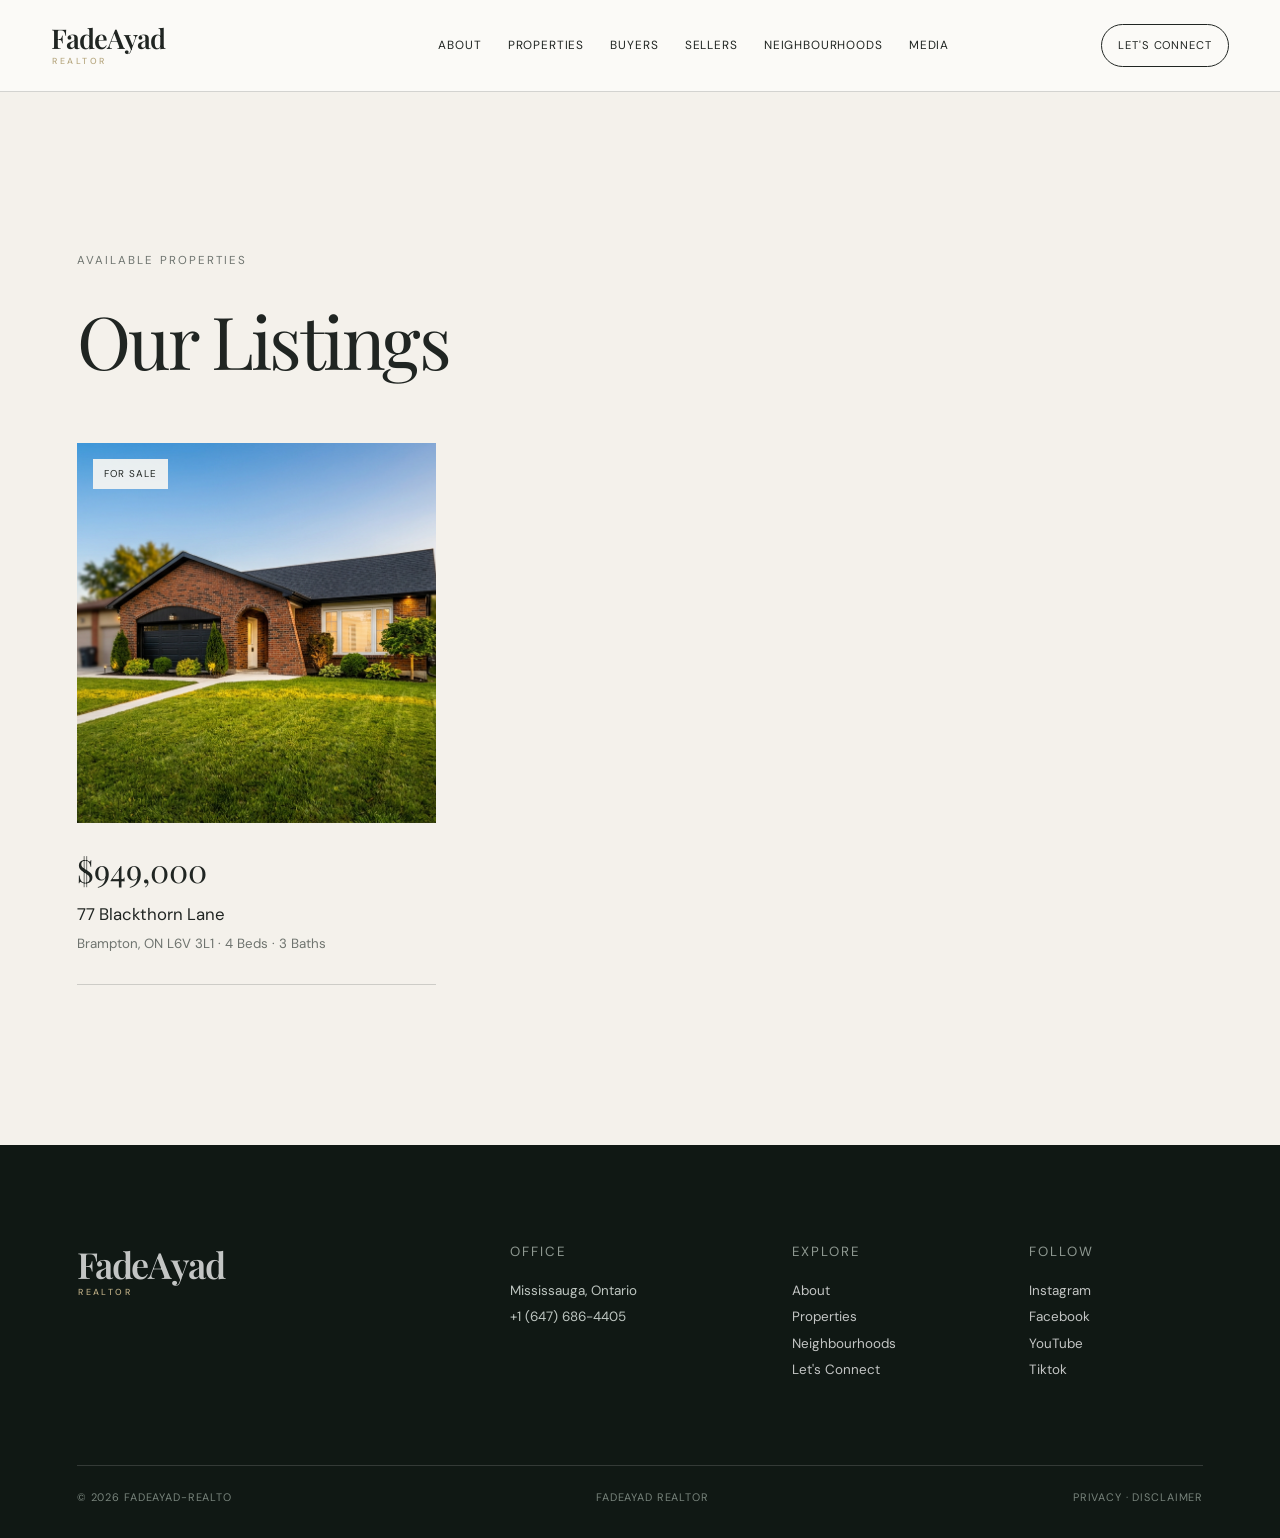
==== listings.html @ 573fdbbc "Add property listings page and details for 77 Blackthorn Lane - Created listings.html to display ava" ====
<!doctype html>
<html lang="en">
  <head>
    <meta charset="UTF-8" />
    <meta name="viewport" content="width=device-width, initial-scale=1.0" />
    <meta
      name="description"
      content="Browse available FadeAyad Realtor property listings across the GTA and surrounding areas."
    />
    <title>Our Listings — FadeAyad Realtor</title>
    <link rel="preconnect" href="https://fonts.googleapis.com" />
    <link rel="preconnect" href="https://fonts.gstatic.com" crossorigin />
    <link
      href="https://fonts.googleapis.com/css2?family=DM+Sans:wght@300;400;500;600&family=Playfair+Display:wght@400;500;600&display=swap"
      rel="stylesheet"
    />
    <link rel="stylesheet" href="styles.css" />
  </head>
  <body class="listings-page">
    <header class="site-header" id="siteHeader">
      <a
        class="brand fade-brand"
        href="index.html#top"
        aria-label="FadeAyad-Realtor home"
      >
        <span class="fade-wordmark">
          <strong>FadeAyad</strong>
          <span class="realtor-text">REALTOR</span>
        </span>
      </a>

      <nav class="desktop-nav" aria-label="Primary navigation">
        <a href="index.html#about">About</a>
        <a href="listings.html" aria-current="page">Properties</a>

        <a href="index.html#buy">Buyers</a>
        <a href="index.html#sell">Sellers</a>
        <a href="index.html#neighbourhoods">Neighbourhoods</a>
        <a href="index.html#journal">Media</a>
      </nav>

      <div class="header-actions">
        <a class="connect-pill" href="index.html#contact">Let's Connect</a>
        <button
          class="menu-btn"
          id="menuBtn"
          aria-label="Open menu"
          aria-expanded="false"
        >
          <span></span><span></span>
        </button>
      </div>
    </header>

    <aside class="mobile-menu" id="mobileMenu" aria-hidden="true">
      <button class="menu-close" id="menuClose" aria-label="Close menu">
        ×
      </button>
      <nav>
        <a href="index.html#about">About</a>
        <a href="listings.html" aria-current="page">Properties</a>

        <a href="index.html#buy">Buyers</a>
        <a href="index.html#sell">Sellers</a>
        <a href="index.html#neighbourhoods">Neighbourhoods</a>
        <a href="index.html#journal">Media</a>
        <a href="index.html#contact">Let's Connect</a>
      </nav>
    </aside>

    <main class="listings-page-main" id="top">
      <section
        class="all-listings-section section-pad"
        aria-labelledby="listingsTitle"
      >
        <div class="listings-page-heading">
          <div class="eyebrow">AVAILABLE PROPERTIES</div>
          <h1 class="display reveal" id="listingsTitle">Our Listings</h1>
        </div>

        <div
          class="all-listings-grid"
          id="allListingsGrid"
          aria-label="Available property listings"
        ></div>
      </section>
    </main>

    <footer class="footer">
      <div class="footer-main">
        <div class="footer-brand">
          <a
            class="fade-wordmark footer-wordmark"
            href="index.html#top"
            aria-label="FadeAyad-Realtor home"
          >
            <strong>FadeAyad</strong>
            <span class="realtor-text">REALTOR</span>
          </a>
        </div>
        <div>
          <small>OFFICE</small>
          <p>Mississauga, Ontario</p>
          <p>+1 (647) 686-4405</p>
        </div>
        <div>
          <small>EXPLORE</small><a href="index.html#about">About</a
          ><a href="listings.html">Properties</a
          ><a href="index.html#neighbourhoods">Neighbourhoods</a
          ><a href="index.html#contact">Let's Connect</a>
        </div>
        <div>
          <small>FOLLOW</small
          ><a href="https://www.instagram.com/fadeayadrealtor" target="_blank"
            >Instagram </a
          ><a href="https://www.facebook.com/michael.samy.9659/" target="_blank"
            >Facebook</a
          ><a href="https://www.youtube.com/@FadeAyad" target="_blank"
            >YouTube</a
          ><a href="https://vt.tiktok.com/ZS4eawYQ7/" target="_blank">Tiktok</a>
        </div>
      </div>
      <div class="footer-bottom">
        <span>© 2026 FadeAyad-Realto</span><span>FADEAYAD REALTOR</span
        ><span>Privacy · Disclaimer</span>
      </div>
    </footer>

    <script src="script.js"></script>
    <script src="listings.js"></script>
  </body>
</html>
---- styles.css ----
:root {
  --cream: #f4f1eb;
  --paper: #fbfaf7;
  --ink: #202522;
  --muted: #6f746f;
  --forest: #27382f;
  --forest2: #16231d;
  --line: rgba(32, 37, 34, 0.18);
  --gold: #b8a982;
  --white: #fff;
  --serif: "Playfair Display", Georgia, serif;
  --sans: "DM Sans", Arial, sans-serif;
}
* {
  box-sizing: border-box;
}
html {
  scroll-behavior: smooth;
}
body {
  margin: 0;
  background: var(--paper);
  color: var(--ink);
  font-family: var(--sans);
  font-size: 16px;
  line-height: 1.6;
}
a {
  color: inherit;
  text-decoration: none;
}
button {
  font: inherit;
}
img {
  display: block;
  width: 100%;
  height: 100%;
  object-fit: cover;
}
.section-pad {
  padding: 10rem 6vw;
}
.display {
  font-family: var(--serif);
  font-weight: 400;
  line-height: 1.05;
  letter-spacing: -0.035em;
  margin: 0;
  font-size: clamp(2.8rem, 5.7vw, 6rem);
}
.eyebrow {
  font-size: 0.72rem;
  letter-spacing: 0.18em;
  text-transform: uppercase;
  color: #6e746f;
  margin-bottom: 2rem;
}
.eyebrow.light {
  color: rgba(255, 255, 255, 0.72);
}
.row-between {
  display: flex;
  justify-content: space-between;
  align-items: flex-end;
  gap: 2rem;
}
.underline-link {
  display: inline-block;
  padding-bottom: 0.35rem;
  font-size: 0.86rem;
  text-transform: uppercase;
  letter-spacing: 0.08em;

  position: relative;
  transition: opacity 0.3s ease;
}
.underline-link::after {
  content: "";
  position: absolute;
  left: 0;
  bottom: -1px;
  width: 100%;
  height: 1px;
  background: currentColor;
  transform: scaleX(1);
  transform-origin: left;
  transition: transform 0.35s ease;
}

.underline-link:hover {
  opacity: 0.65;
}

.underline-link:hover::after {
  transform: scaleX(0.4);
}

.outline-button {
  margin-top: 2rem;
  display: inline-flex;
  gap: 1rem;
  align-items: center;
  border: 1px solid var(--ink);
  padding: 0.95rem 1.3rem;
  text-transform: uppercase;
  font-size: 0.78rem;
  letter-spacing: 0.08em;
}
.outline-button:hover {
  background: var(--ink);
  color: var(--white);
}
.site-header {
  position: fixed;
  z-index: 50;
  top: 0;
  left: 0;
  width: 100%;
  height: 92px;
  display: flex;
  align-items: center;
  justify-content: space-between;
  padding: 0 4vw;
  color: #fff;
  transition: 0.35s ease;
  border-bottom: 1px solid rgba(255, 255, 255, 0.22);
}
.site-header.scrolled {
  height: 78px;
  background: rgba(251, 250, 247, 0.96);
  backdrop-filter: blur(12px);
  color: var(--ink);
  border-color: var(--line);
}
.brand {
  display: flex;
  align-items: center;
  min-width: 235px;
}
.fade-wordmark {
  display: inline-flex;
  flex-direction: column;
  align-items: flex-start;
  white-space: nowrap;
  line-height: 1;
}

.fade-wordmark strong {
  font-family: var(--serif);
  font-size: 1.7rem;
  font-weight: 600;
  letter-spacing: -0.04em;
}

.fade-wordmark .realtor-text {
  font-family: var(--sans);
  font-size: 0.55rem;
  font-weight: 500;
  letter-spacing: 0.28em;
  text-transform: uppercase;
  color: var(--gold);
  margin-top: 0.28rem;
  margin-left: 0.08rem;
}
.desktop-nav {
  display: flex;
  gap: 1.65rem;
  font-size: 0.74rem;
  text-transform: uppercase;
  letter-spacing: 0.07em;
}
.desktop-nav a {
  position: relative;
}
.desktop-nav a:after {
  content: "";
  position: absolute;
  bottom: -7px;
  left: 0;
  width: 0;
  height: 1px;
  background: currentColor;
  transition: 0.25s;
}
.desktop-nav a:hover:after {
  width: 100%;
}
.header-actions {
  display: flex;
  align-items: center;
  gap: 0.8rem;
}
.search-btn,
.menu-btn {
  background: none;
  border: 0;
  color: inherit;
  cursor: pointer;
}
.search-btn {
  font-size: 1.6rem;
}
.connect-pill {
  --pill-fill: #fff;

  border: 1px solid currentColor;
  border-radius: 999px;
  padding: 0.7rem 1rem;

  font-size: 0.7rem;
  text-transform: uppercase;
  letter-spacing: 0.08em;

  background: linear-gradient(90deg, var(--pill-fill), var(--pill-fill)) left /
    0% 100% no-repeat;

  transition:
    background-size 0.35s ease,
    color 0.35s ease,
    border-color 0.35s ease;
}

.connect-pill:hover {
  background-size: 100% 100%;
  color: var(--ink);
  border-color: var(--pill-fill);
}

.site-header.scrolled .connect-pill {
  --pill-fill: var(--forest);
}

.site-header.scrolled .connect-pill:hover {
  color: #fff;
}

.menu-btn {
  display: none;
  width: 38px;
  height: 32px;
  position: relative;
}
.menu-btn span {
  position: absolute;
  width: 24px;
  height: 1px;
  background: currentColor;
  left: 7px;
}
.menu-btn span:first-child {
  top: 11px;
}
.menu-btn span:last-child {
  top: 20px;
}
.mobile-menu {
  position: fixed;
  z-index: 80;
  inset: 0;
  background: var(--forest2);
  color: #fff;
  transform: translateX(100%);
  transition: 0.4s cubic-bezier(0.77, 0, 0.18, 1);
  padding: 8rem 8vw;
}
.mobile-menu.open {
  transform: none;
}
.mobile-menu nav {
  display: flex;
  flex-direction: column;
}
.mobile-menu a {
  font-family: var(--serif);
  font-size: clamp(2rem, 7vw, 4rem);
  padding: 0.2rem 0;
}
.menu-close {
  position: absolute;
  right: 5vw;
  top: 2rem;
  background: none;
  border: 0;
  color: #fff;
  font-size: 2.4rem;
  cursor: pointer;
}
.hero {
  position: relative;
  height: 100vh;
  min-height: 720px;
  color: #fff;
  overflow: hidden;
  background: #111;
}
.hero-slide {
  position: absolute;
  inset: 0;
  background-image: var(--bg);
  background-size: cover;
  background-position: center;
  opacity: 0;
  transform: scale(1.04);
  transition:
    opacity 1s ease,
    transform 6s linear;
}
.hero-slide.active {
  opacity: 1;
  transform: scale(1);
}
.hero-overlay {
  position: absolute;
  inset: 0;
  background:
    linear-gradient(
      90deg,
      rgba(11, 20, 16, 0.7) 0%,
      rgba(11, 20, 16, 0.3) 48%,
      rgba(11, 20, 16, 0.05) 80%
    ),
    linear-gradient(0deg, rgba(8, 13, 10, 0.62) 0%, transparent 35%);
}
.hero-content {
  position: absolute;
  z-index: 2;
  left: 6vw;
  bottom: 13vh;
  max-width: 840px;
}
.hero-locations {
  display: flex;
  flex-wrap: wrap;
  gap: 0.8rem;
  font-size: 0.72rem;
  letter-spacing: 0.15em;
  text-transform: uppercase;
  margin-bottom: 1.8rem;
}
.hero-content h1 {
  font-family: var(--serif);
  font-weight: 400;
  line-height: 0.98;
  letter-spacing: -0.035em;
  font-size: clamp(3.7rem, 7vw, 7.4rem);
  margin: 0 0 1.5rem;
}
.hero-content p {
  max-width: 620px;
  font-size: 1rem;
  color: rgba(255, 255, 255, 0.86);
}
.hero-links {
  display: flex;
  gap: 2.4rem;
  margin-top: 2.2rem;
}
.text-link {
  position: relative;
  display: inline-block;
  font-size: 0.8rem;
  text-transform: uppercase;
  letter-spacing: 0.08em;
  color: rgba(255, 255, 255, 0.85);
  padding-bottom: 0.35rem;
}
.hero-property {
  position: absolute;
  z-index: 2;
  right: 6vw;
  bottom: 5.5vh;
  text-align: right;
  font-size: 0.78rem;
  letter-spacing: 0.07em;
  text-transform: uppercase;
}
.hero-property span {
  display: block;
  color: rgba(255, 255, 255, 0.7);
  font-size: 0.65rem;
}
.hero-pagination {
  position: absolute;
  z-index: 2;
  left: 6vw;
  bottom: 5.5vh;
  display: flex;
  gap: 0.75rem;
}
.hero-dot {
  background: none;
  color: #fff;
  border: 0;
  border-bottom: 1px solid rgba(255, 255, 255, 0.35);
  padding: 0.35rem 1rem 0.35rem 0;
  cursor: pointer;
  font-size: 0.7rem;
}
.hero-dot.active {
  border-color: #fff;
}
.intro-section {
  background: var(--cream);
}
.intro-grid {
  display: grid;
  grid-template-columns: 1.25fr 0.75fr;
  gap: 10vw;
  align-items: end;
}
.intro-copy {
  max-width: 520px;
}
.intro-copy p {
  font-size: 1.06rem;
  color: #555f59;
  margin: 0 0 2rem;
}
.listings {
  display: grid;
  grid-template-columns: minmax(0, min(43vw, 620px)) minmax(280px, 420px);
  column-gap: clamp(3rem, 8vw, 10rem);
  align-items: start;
  justify-content: space-between;
  overflow: hidden;
}
.listings .section-heading {
  grid-column: 1 / -1;
}
.all-listings-button {
  grid-column: 1;
  grid-row: 3;
  margin-top: 3rem;
  padding-left: 0;
}
.all-listings-button .outline-button {
  margin-top: 0;
}
.section-heading {
  margin-bottom: 3.5rem;
}
.slider-actions {
  display: flex;
  gap: 0.7rem;
}
.slider-actions button,
.testimonial-controls button {
  width: 44px;
  height: 44px;
  border: 1px solid var(--line);
  background: transparent;
  cursor: pointer;
}
.listing-track {
  grid-column: 1;
  grid-row: 2;
  align-items: flex-start;
  display: block;
  overflow-x: hidden;
  padding-bottom: 0;
}
.property-card {
  display: inline-block;
}
.listing-track::-webkit-scrollbar {
  display: none;
}
.property-card {
  width: min(43vw, 620px);
  min-width: min(43vw, 620px);
  scroll-snap-align: start;
}
.listings .property-card {
  width: 100%;
  min-width: 0;
}
.property-image {
  height: 380px;
  position: relative;
  overflow: hidden;
}
.property-image img {
  transition: 0.6s;
}
.featured-property-copy {
  grid-column: 2;
  grid-row: 2;
  max-width: 420px;
  margin: 3.5rem 0 0;
  padding: 0;
  position: relative;
  z-index: 2;
}

.featured-property-copy h3 {
  font-family: "Playfair Display", serif;
  font-size: 2.4rem;
  font-weight: 400;
  margin: 1.5rem 0;
}

.featured-property-copy p {
  font-size: 1rem;
  line-height: 1.7;
  color: #555;
  margin-bottom: 1.5rem;
}

.featured-property-copy span {
  display: block;
  font-size: 0.9rem;
  letter-spacing: 0.08em;
  text-transform: uppercase;
  margin-bottom: 2rem;
}
.property-card:hover img {
  transform: scale(1.035);
}
.tag {
  position: absolute;
  top: 1rem;
  left: 1rem;
  background: rgba(250, 248, 243, 0.9);
  padding: 0.45rem 0.7rem;
  text-transform: uppercase;
  font-size: 0.62rem;
  letter-spacing: 0.1em;
}
.property-meta {
  padding: 1.3rem 0 1.8rem;
  border-bottom: 1px solid var(--line);
}
.property-meta h3 {
  font-family: var(--serif);
  font-size: 2rem;
  font-weight: 400;
  margin: 0;
}
.property-meta p {
  font-size: 1.05rem;
  margin: 0.4rem 0 0.1rem;
}
.property-meta small {
  color: var(--muted);
}
.listings-page,
.property-page {
  background: var(--cream);
}
.listings-page .site-header {
  background: rgba(251, 250, 247, 0.96);
  backdrop-filter: blur(12px);
  color: var(--ink);
  border-color: var(--line);
}
.listings-page .site-header .connect-pill {
  --pill-fill: var(--forest);
}
.listings-page .site-header .connect-pill:hover {
  color: #fff;
}
.listings-page-main {
  padding-top: 92px;
}
.all-listings-section {
  min-height: calc(100vh - 92px);
  background: var(--cream);
}
.listings-page-heading {
  margin-bottom: 4rem;
}
.all-listings-grid {
  display: grid;
  grid-template-columns: repeat(3, minmax(0, 1fr));
  column-gap: 1.5rem;
  row-gap: 3.5rem;
}
.all-listings-grid .property-card {
  display: block;
  width: 100%;
  min-width: 0;
}
.property-card-link {
  display: block;
}
.property-card-link:focus-visible {
  outline: 2px solid var(--forest);
  outline-offset: 5px;
}
.property-hero-content {
  right: 6vw;
  max-width: none;
}
.property-hero-title-row {
  display: grid;
  grid-template-columns: minmax(0, 720px) minmax(220px, 1fr);
  gap: clamp(3rem, 8vw, 10rem);
  align-items: center;
  margin-bottom: 1.5rem;
}
.property-hero-content h1 {
  margin-bottom: 0;
  font-size: clamp(3.7rem, 6.2vw, 6.8rem);
}
.property-hero-content > p {
  max-width: 600px;
  line-height: 1.7;
}
.property-hero-summary {
  position: static;
  justify-self: end;
  color: #fff;
  text-align: right;
}
.property-hero-summary.reveal {
  transform: translateY(28px);
}
.property-hero-summary.reveal.visible {
  transform: none;
}
.property-hero-summary .property-hero-price {
  margin: 0 0 1rem;
  font-family: var(--serif);
  font-size: clamp(2.8rem, 4.2vw, 4.8rem);
  font-weight: 400;
  line-height: 1;
}
.property-hero-summary .property-hero-facts {
  margin: 0;
  font-size: 0.75rem;
  letter-spacing: 0.13em;
  text-transform: uppercase;
}
.property-hero-summary .property-hero-facts span {
  display: inline-block;
  margin: 0 0.65rem;
  color: rgba(255, 255, 255, 0.55);
}
.property-gallery-section {
  background: var(--paper);
}
.property-gallery-heading {
  margin-bottom: 4rem;
}
.property-gallery-heading .display {
  font-size: clamp(3rem, 5vw, 5.2rem);
}
.property-gallery-grid {
  display: grid;
  grid-template-columns: repeat(3, minmax(0, 1fr));
  gap: 1.5rem;
}
.property-gallery-item {
  aspect-ratio: 3 / 2;
  margin: 0;
  overflow: hidden;
  background: var(--cream);
}
.property-gallery-item img {
  transition: transform 0.55s ease;
}
.property-gallery-item:hover img {
  transform: scale(1.025);
}
.press-strip {
  padding: 4.8rem 0;
  background: var(--forest2);
  border-top: 1px solid rgba(255, 255, 255, 0.1);
  border-bottom: 1px solid rgba(255, 255, 255, 0.1);
  overflow: hidden;
  color: #fff;
}
.press-strip > p {
  text-align: center;
  text-transform: uppercase;
  letter-spacing: 0.2em;
  font-size: 0.68rem;
  margin: 0 0 2.5rem;
  color: rgba(255, 255, 255, 0.62);
}
.logo-marquee {
  position: relative;
  overflow: hidden;
  -webkit-mask-image: linear-gradient(
    90deg,
    transparent 0,
    #000 8%,
    #000 92%,
    transparent 100%
  );
  mask-image: linear-gradient(
    90deg,
    transparent 0,
    #000 8%,
    #000 92%,
    transparent 100%
  );
}
.logo-row {
  display: flex;
  align-items: center;
  gap: 2.25rem;
  width: max-content;
  padding-right: 2.25rem;
  animation: marquee 30s linear infinite;
  will-change: transform;
}
.marquee-item {
  font-family: var(--serif);
  font-size: clamp(2.3rem, 4.4vw, 4.9rem);
  font-weight: 400;
  line-height: 1;
  color: #f3efe7;
  white-space: nowrap;
  letter-spacing: -0.035em;
}
.marquee-divider {
  font-family: var(--sans);
  font-size: 0.72rem;
  color: var(--gold);
  white-space: nowrap;
}
.logo-marquee:hover .logo-row {
  animation-play-state: paused;
}
@keyframes marquee {
  to {
    transform: translateX(-50%);
  }
}
.neighbourhoods {
  background: #fff;
}
.neighbourhood-grid {
  display: grid;
  grid-template-columns: 1.2fr 1fr 1fr;
  grid-template-rows: 320px 320px;
  gap: 1.2rem;
  margin-top: 3rem;
}
.hood-card {
  position: relative;
  overflow: hidden;
}
.hood-card.tall {
  grid-row: 1/3;
}
.hood-card.wide {
  grid-column: 2/4;
}
.hood-card:after {
  content: "";
  position: absolute;
  inset: 0;
  background: linear-gradient(0deg, rgba(0, 0, 0, 0.45), transparent 50%);
}
.hood-card img {
  transition: 0.7s;
}
.hood-card:hover img {
  transform: scale(1.04);
}
.hood-card span {
  position: absolute;
  z-index: 2;
  left: 1.4rem;
  bottom: 1.1rem;
  color: #fff;
  font-family: var(--serif);
  font-size: 2rem;
}
.spaces {
  background: var(--forest2);
  color: #fff;
  padding-bottom: 8rem;
  overflow: hidden;
}
.gallery-loop {
  display: flex;
  gap: 1.2rem;
  padding-left: 6vw;
  overflow-x: auto;
  scrollbar-width: none;
}
.gallery-loop::-webkit-scrollbar {
  display: none;
}
.gallery-card {
  min-width: 38vw;
  height: 480px;
}
.gallery-card:nth-child(even) {
  margin-top: 4rem;
}
.service-pair {
  background: var(--cream);
}
.service-card {
  display: grid;
  grid-template-columns: 1fr 1fr;
  min-height: 680px;
}
.service-card.reverse .service-image {
  order: 2;
}
.service-image {
  min-height: 620px;
}
.service-copy {
  display: flex;
  flex-direction: column;
  justify-content: center;
  padding: 8vw;
}
.service-copy .display {
  font-size: clamp(3rem, 4.7vw, 5rem);
  margin-bottom: 2rem;
}
.service-copy p {
  max-width: 510px;
  color: #59615c;
}
.commercial {
  min-height: 900px;
  position: relative;
  color: #fff;
}
.commercial > img {
  position: absolute;
  inset: 0;
}
.commercial-overlay {
  position: absolute;
  inset: 0;
  background: linear-gradient(
    90deg,
    rgba(12, 20, 16, 0.78),
    rgba(12, 20, 16, 0.22)
  );
}
.commercial-copy {
  position: absolute;
  z-index: 2;
  left: 6vw;
  top: 50%;
  transform: translateY(-50%);
  max-width: 800px;
}
.commercial-copy .display {
  font-size: clamp(3rem, 5vw, 5.6rem);
  margin-bottom: 1.7rem;
}
.commercial-copy p {
  max-width: 600px;
  color: rgba(255, 255, 255, 0.83);
}
.light-btn {
  border-color: rgba(255, 255, 255, 0.7);
}
.light-btn:hover {
  background: #fff;
  color: var(--ink);
}
.light-btn {
  color: rgba(255, 255, 255, 0.85);
}

.light-btn::after {
  background: #ffffff;
}

.light-btn:hover {
  color: #ffffff;
}
.testimonials {
  background: #fff;
}
.testimonial-wrap {
  max-width: 1000px;
  margin: 0 auto;
  text-align: center;
}
.quote-mark {
  font-family: var(--serif);
  font-size: 9rem;
  line-height: 0.5;
  color: #c6bca3;
}
.testimonial-wrap blockquote {
  font-family: var(--serif);
  font-size: clamp(2rem, 3.5vw, 3.5rem);
  line-height: 1.25;
  margin: 2rem 0;
}
.testimonial-wrap > p {
  color: var(--muted);
  text-transform: uppercase;
  letter-spacing: 0.12em;
  font-size: 0.75rem;
}
.testimonial-controls {
  display: flex;
  align-items: center;
  justify-content: center;
  gap: 1.4rem;
  margin-top: 2.5rem;
}
.testimonial-controls span {
  font-size: 0.72rem;
  letter-spacing: 0.1em;
  color: var(--muted);
}
.connect-section {
  display: grid;
  grid-template-columns: 1fr 1fr;
  background: var(--forest);
  color: #fff;
  min-height: 850px;
}

.connect-copy {
  display: flex;
  flex-direction: column;
  justify-content: center;
}

.connect-copy .display {
  font-size: clamp(3rem, 4.5vw, 5rem);
  margin-bottom: 1rem;
}

.connect-copy .contact-intro {
  max-width: 520px;
  margin: 0 0 2.2rem;
  color: rgba(255, 255, 255, 0.72);
}

.connect-image {
  min-height: 850px;
}

.contact-form {
  width: 100%;
  max-width: 620px;
}

.form-row {
  display: grid;
  grid-template-columns: 1fr 1fr;
  gap: 1.2rem;
}

.form-field {
  display: flex;
  flex-direction: column;
  margin-bottom: 1.25rem;
}

.form-field label {
  margin-bottom: 0.45rem;
  font-size: 0.68rem;
  letter-spacing: 0.12em;
  text-transform: uppercase;
  color: rgba(255, 255, 255, 0.65);
}

.form-field input,
.form-field select,
.form-field textarea {
  width: 100%;
  border: 0;
  border-bottom: 1px solid rgba(255, 255, 255, 0.4);
  border-radius: 0;
  background: transparent;
  color: #fff;
  padding: 0.7rem 0;
  font-family: var(--sans);
  font-size: 0.95rem;
  outline: none;
}

.form-field input::placeholder,
.form-field textarea::placeholder {
  color: rgba(255, 255, 255, 0.4);
}

.form-field input:focus,
.form-field select:focus,
.form-field textarea:focus {
  border-bottom-color: #fff;
}

.form-field select {
  cursor: pointer;
}

.form-field select option {
  color: #202522;
  background: #fff;
}

.form-field textarea {
  resize: vertical;
}

.contact-submit {
  width: 100%;
  margin-top: 0.7rem;
  padding: 1rem 1.2rem;
  display: flex;
  align-items: center;
  justify-content: space-between;
  border: 1px solid rgba(255, 255, 255, 0.65);
  background: transparent;
  color: #fff;
  text-transform: uppercase;
  letter-spacing: 0.1em;
  font-size: 0.75rem;
  cursor: pointer;
  transition: 0.25s ease;
}

.contact-submit:hover {
  background: #fff;
  color: var(--ink);
}
.faq {
  background: var(--cream);
}
.faq .display {
  margin-bottom: 4rem;
}
.faq-list {
  border-top: 1px solid var(--line);
}
.faq-item {
  border-bottom: 1px solid var(--line);
}
.faq-item button {
  width: 100%;
  display: flex;
  justify-content: space-between;
  gap: 2rem;
  text-align: left;
  background: none;
  border: 0;
  padding: 1.5rem 0;
  font-family: var(--serif);
  font-size: 1.35rem;
  cursor: pointer;
}
.faq-item button span {
  font-family: var(--sans);
  font-weight: 300;
  transition: 0.25s;
}
.faq-item.open button span {
  transform: rotate(45deg);
}
.faq-answer {
  max-height: 0;
  overflow: hidden;
  transition: max-height 0.35s ease;
}
.faq-answer p {
  max-width: 800px;
  padding: 0 0 1.5rem;
  margin: 0;
  color: #59605b;
}
.footer {
  background: #101814;
  color: #e8e9e5;
  padding: 6rem 6vw 2rem;
}
.footer-main {
  display: grid;
  grid-template-columns: 1.7fr 1fr 0.8fr 0.8fr;
  gap: 4rem;
}
.footer-brand {
  display: flex;
  align-items: flex-start;
}
.footer-wordmark {
  display: inline-flex;
  flex-direction: column;
  align-items: flex-start;
  color: #f3efe7;
  line-height: 1;
}

.footer-wordmark strong {
  font-family: var(--serif);
  font-size: 2.25rem;
  font-weight: 600;
  letter-spacing: -0.04em;
}

.footer-wordmark .realtor-text {
  display: block;
  font-family: var(--sans);
  font-size: 0.55rem;
  font-weight: 500;
  letter-spacing: 0.28em;
  text-transform: uppercase;
  color: var(--gold);
  margin-top: 0.35rem;
  margin-left: 0.08rem;
}
.footer-main small {
  display: block;
  color: #8e9891;
  letter-spacing: 0.14em;
  margin-bottom: 1.1rem;
}
.footer-main p,
.footer-main a {
  display: block;
  color: #bec6c1;
  font-size: 0.84rem;
  margin: 0.3rem 0;
}
.footer-bottom {
  margin-top: 5rem;
  padding-top: 1.4rem;
  border-top: 1px solid rgba(255, 255, 255, 0.15);
  display: flex;
  justify-content: space-between;
  gap: 2rem;
  color: #78847c;
  font-size: 0.68rem;
  text-transform: uppercase;
  letter-spacing: 0.08em;
}
.reveal {
  opacity: 0;
  transform: translateY(28px);
  transition:
    opacity 0.8s ease,
    transform 0.8s ease;
}
.reveal.visible {
  opacity: 1;
  transform: none;
}
@media (max-width: 1100px) {
  .listings {
    grid-template-columns: minmax(0, 1.25fr) minmax(260px, 0.75fr);
    column-gap: 3rem;
  }
  .all-listings-grid {
    grid-template-columns: repeat(2, minmax(0, 1fr));
  }
  .property-gallery-grid {
    grid-template-columns: repeat(2, minmax(0, 1fr));
  }
  .property-hero-title-row {
    grid-template-columns: minmax(0, 55vw) minmax(180px, 1fr);
    gap: clamp(2rem, 6vw, 5rem);
  }
  .property-hero-summary .property-hero-price {
    font-size: clamp(2.5rem, 5vw, 3.5rem);
  }
  .desktop-nav {
    display: none;
  }
  .menu-btn {
    display: block;
  }
  .connect-pill {
    display: none;
  }
  .intro-grid {
    grid-template-columns: 1fr;
    gap: 3rem;
  }
  .property-card {
    min-width: 65vw;
  }
  .gallery-card {
    min-width: 58vw;
  }
  .neighbourhood-grid {
    grid-template-columns: 1fr 1fr;
    grid-template-rows: 380px 300px 380px;
  }
  .hood-card.tall {
    grid-row: auto;
  }
  .hood-card.wide {
    grid-column: 1/3;
  }
  .service-card {
    min-height: 560px;
  }
  .footer-main {
    grid-template-columns: 1.5fr 1fr 1fr;
  }
}
@media (max-width: 760px) {
  .listings {
    display: block;
  }

  .listings-page-main {
    padding-top: 74px;
  }

  .all-listings-section {
    min-height: calc(100vh - 74px);
  }

  .listings-page-heading {
    margin-bottom: 3rem;
  }

  .all-listings-grid {
    grid-template-columns: 1fr;
    row-gap: 3rem;
  }

  .hero.property-detail-hero {
    height: 100svh;
    min-height: 780px;
  }

  .property-detail-hero .property-hero-content {
    top: 7rem;
    right: 6vw;
    bottom: auto;
    max-width: none;
  }

  .property-detail-hero .property-hero-content h1 {
    font-size: clamp(3.1rem, 13vw, 4.7rem);
  }

  .property-detail-hero .property-hero-content > p {
    line-height: 1.6;
  }

  .property-detail-hero .property-hero-content .hero-locations {
    margin-bottom: 1.4rem;
  }

  .property-detail-hero .property-hero-content .hero-links {
    margin-top: 1.5rem;
  }

  .property-detail-hero .property-hero-title-row {
    grid-template-columns: 1fr;
    gap: 1.25rem;
  }

  .property-detail-hero .property-hero-summary {
    justify-self: start;
    text-align: left;
  }

  .property-detail-hero .hero-property {
    display: block;
    right: 6vw;
    bottom: 4vh;
  }

  .property-gallery-heading {
    margin-bottom: 3rem;
  }

  .property-gallery-grid {
    grid-template-columns: 1fr;
  }

  .featured-property-copy {
    max-width: 520px;
    margin-top: 3rem;
  }

  .all-listings-button {
    margin-top: 2rem;
  }

  .connect-section {
    grid-template-columns: 1fr;
  }

  .connect-copy {
    padding: 5rem 6vw;
  }

  .connect-image {
    min-height: 420px;
  }

  .form-row {
    grid-template-columns: 1fr;
    gap: 0;
  }
  .section-pad {
    padding: 6rem 6vw;
  }
  .site-header {
    height: 74px;
  }
  .brand {
    min-width: auto;
  }
  .fade-wordmark {
    font-size: 1.4rem;
  }
  .search-btn {
    display: none;
  }
  .hero {
    min-height: 650px;
  }
  .hero-content {
    bottom: 15vh;
  }
  .hero-content h1 {
    font-size: clamp(3.1rem, 14vw, 5.2rem);
  }
  .hero-content p {
    font-size: 0.92rem;
  }
  .hero-locations {
    gap: 0.45rem;
    font-size: 0.62rem;
  }
  .hero-links {
    flex-direction: column;
    align-items: flex-start;
    gap: 1rem;
  }
  .hero-property {
    display: none;
  }
  .hero-pagination {
    bottom: 4vh;
  }
  .hero-dot {
    padding-right: 0.6rem;
  }
  .display {
    font-size: clamp(2.6rem, 12vw, 4.2rem);
  }
  .row-between {
    align-items: flex-start;
    flex-direction: column;
  }
  .property-card {
    min-width: 86vw;
  }
  .property-image {
    height: 390px;
  }
  .neighbourhood-grid {
    display: flex;
    overflow-x: auto;
    scroll-snap-type: x mandatory;
  }
  .hood-card,
  .hood-card.tall,
  .hood-card.wide {
    min-width: 82vw;
    height: 480px;
    scroll-snap-align: start;
  }
  .gallery-card {
    min-width: 80vw;
    height: 420px;
  }
  .gallery-card:nth-child(even) {
    margin-top: 0;
  }
  .service-card {
    grid-template-columns: 1fr;
  }
  .service-card.reverse .service-image {
    order: 0;
  }
  .service-image {
    min-height: 430px;
  }
  .service-copy {
    padding: 5rem 6vw;
  }
  .commercial {
    height: 700px;
  }
  .connect-section {
    grid-template-columns: 1fr;
  }
  .connect-image {
    min-height: 450px;
  }
  .footer-main {
    grid-template-columns: 1fr 1fr;
  }
  .footer-brand {
    grid-column: 1/3;
  }
  .footer-bottom {
    flex-direction: column;
  }
  .mobile-menu {
    padding-top: 7rem;
  }
}

@media (max-width: 760px) {
  .commercial {
    min-height: 800px;
  }
}

.footer a {
  position: relative;
  color: rgba(255, 255, 255, 0.75);
  transition: color 0.3s ease;
}

.footer a::after {
  content: "";
  position: absolute;
  left: 0;
  bottom: -4px;
  width: 0;
  height: 1px;
  background: #fff;
  transition: width 0.3s ease;
}

.footer a:hover {
  color: #fff;
}

.footer a:hover::after {
  width: 45%;
}

.text-link {
  position: relative;
  display: inline-block;
  color: rgba(255, 255, 255, 0.85);
  transition: opacity 0.3s ease;
}

.text-link::after {
  content: "";
  position: absolute;
  left: 0;
  bottom: -6px;
  width: 100%;
  height: 1px;
  background: rgba(255, 255, 255, 0.7);
  transform: scaleX(1);
  transform-origin: left;
  transition: transform 0.35s ease;
}

.text-link:hover {
  opacity: 0.65;
}

.text-link:hover::after {
  transform: scaleX(0.4);
}
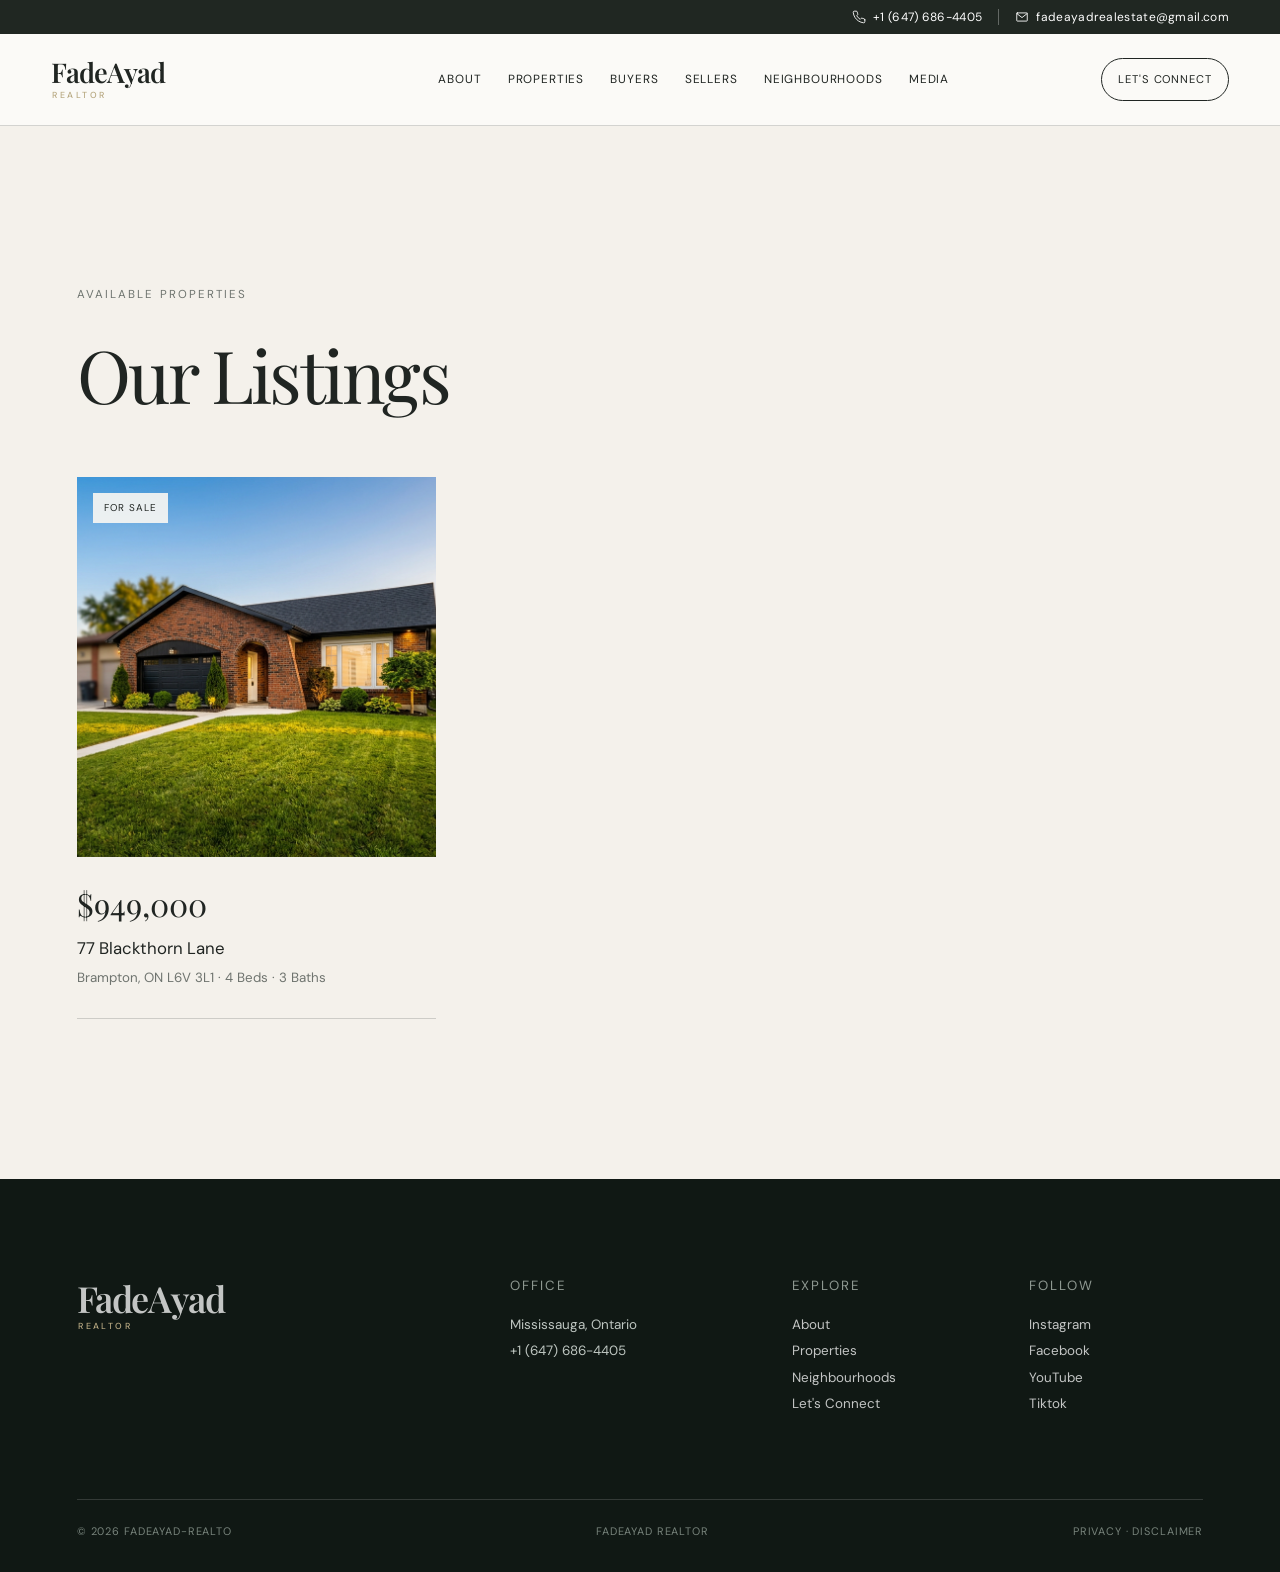
==== commit 2bfff622: "Add contact information to header across multiple pages and improve header styles" ====
--- a/listings.html
+++ b/listings.html
@@ -18,6 +18,21 @@
   </head>
   <body class="listings-page">
     <header class="site-header" id="siteHeader">
+      <address class="header-contact" aria-label="Contact Fade Ayad">
+        <a href="tel:+16476864405">
+          <svg viewBox="0 0 24 24" aria-hidden="true" focusable="false">
+            <path d="M22 16.92v3a2 2 0 0 1-2.18 2 19.79 19.79 0 0 1-8.63-3.07 19.5 19.5 0 0 1-6-6 19.79 19.79 0 0 1-3.07-8.67A2 2 0 0 1 4.11 2h3a2 2 0 0 1 2 1.72c.13.96.36 1.9.69 2.79a2 2 0 0 1-.45 2.11L8.09 9.89a16 16 0 0 0 6 6l1.27-1.27a2 2 0 0 1 2.11-.45c.89.33 1.83.56 2.79.69A2 2 0 0 1 22 16.92Z" />
+          </svg>
+          <span>+1 (647) 686-4405</span>
+        </a>
+        <a href="mailto:fadeayadrealestate@gmail.com">
+          <svg viewBox="0 0 24 24" aria-hidden="true" focusable="false">
+            <rect x="3" y="5" width="18" height="14" rx="1" />
+            <path d="m3 6 9 7 9-7" />
+          </svg>
+          <span>fadeayadrealestate@gmail.com</span>
+        </a>
+      </address>
       <a
         class="brand fade-brand"
         href="index.html#top"
--- a/styles.css
+++ b/styles.css
@@ -10,12 +10,22 @@
   --white: #fff;
   --serif: "Playfair Display", Georgia, serif;
   --sans: "DM Sans", Arial, sans-serif;
+  --contact-bar-height: 34px;
+  --nav-height: 92px;
+  --header-height: calc(var(--contact-bar-height) + var(--nav-height));
 }
 * {
   box-sizing: border-box;
 }
 html {
-  scroll-behavior: smooth;
+  scroll-padding-top: calc(
+    var(--contact-bar-height) + max(var(--nav-height), 78px) + 14px
+  );
+}
+@media (prefers-reduced-motion: no-preference) {
+  html {
+    scroll-behavior: smooth;
+  }
 }
 body {
   margin: 0;
@@ -117,21 +127,97 @@
   top: 0;
   left: 0;
   width: 100%;
-  height: 92px;
+  height: var(--header-height);
   display: flex;
   align-items: center;
   justify-content: space-between;
-  padding: 0 4vw;
+  padding: var(--contact-bar-height) 4vw 0;
   color: #fff;
   transition: 0.35s ease;
   border-bottom: 1px solid rgba(255, 255, 255, 0.22);
 }
 .site-header.scrolled {
-  height: 78px;
+  height: calc(var(--contact-bar-height) + 78px);
   background: rgba(251, 250, 247, 0.96);
   backdrop-filter: blur(12px);
   color: var(--ink);
   border-color: var(--line);
+}
+.header-contact {
+  position: absolute;
+  inset: 0 0 auto;
+  height: var(--contact-bar-height);
+  margin: 0;
+  padding: 0 4vw;
+  display: flex;
+  align-items: center;
+  justify-content: flex-end;
+  gap: 1rem;
+  color: var(--white);
+  font-size: 0.75rem;
+  font-style: normal;
+  line-height: 1.4;
+  letter-spacing: 0.025em;
+  transition: background-color 0.35s ease;
+}
+.site-header.scrolled .header-contact,
+.listings-page .header-contact {
+  background: #202722;
+}
+.home-page .site-header {
+  transition-duration: 0.2s;
+}
+.home-page .site-header:not(.scrolled) {
+  height: var(--nav-height);
+  padding-top: 0;
+}
+.home-page .header-contact {
+  background: #202722;
+  transition: opacity 0.2s ease, visibility 0.2s;
+}
+.home-page .site-header:not(.scrolled) .header-contact {
+  opacity: 0;
+  visibility: hidden;
+  pointer-events: none;
+}
+@media (prefers-reduced-motion: reduce) {
+  .home-page .site-header,
+  .home-page .header-contact {
+    transition: none;
+  }
+}
+.header-contact a {
+  display: inline-flex;
+  align-items: center;
+  gap: 0.45rem;
+  min-width: 0;
+  max-width: 100%;
+  transition: opacity 0.3s ease;
+}
+.header-contact a + a {
+  border-left: 1px solid rgba(255, 255, 255, 0.3);
+  padding-left: 1rem;
+}
+.header-contact a:hover {
+  opacity: 0.75;
+}
+.header-contact a:focus-visible {
+  outline: 1px solid currentColor;
+  outline-offset: 3px;
+}
+.header-contact span {
+  min-width: 0;
+  overflow-wrap: anywhere;
+}
+.header-contact svg {
+  width: 14px;
+  height: 14px;
+  flex-shrink: 0;
+  fill: none;
+  stroke: currentColor;
+  stroke-width: 1.5;
+  stroke-linecap: round;
+  stroke-linejoin: round;
 }
 .brand {
   display: flex;
@@ -561,10 +647,10 @@
   color: #fff;
 }
 .listings-page-main {
-  padding-top: 92px;
+  padding-top: var(--header-height);
 }
 .all-listings-section {
-  min-height: calc(100vh - 92px);
+  min-height: calc(100vh - var(--header-height));
   background: var(--cream);
 }
 .listings-page-heading {
@@ -1200,16 +1286,18 @@
   }
 }
 @media (max-width: 760px) {
+  :root {
+    --nav-height: 74px;
+  }
+  .header-contact {
+    gap: 0.7rem;
+    font-size: 0.7rem;
+  }
+  .header-contact a + a {
+    padding-left: 0.7rem;
+  }
   .listings {
     display: block;
-  }
-
-  .listings-page-main {
-    padding-top: 74px;
-  }
-
-  .all-listings-section {
-    min-height: calc(100vh - 74px);
   }
 
   .listings-page-heading {
@@ -1227,7 +1315,7 @@
   }
 
   .property-detail-hero .property-hero-content {
-    top: 7rem;
+    top: calc(7rem + var(--contact-bar-height));
     right: 6vw;
     bottom: auto;
     max-width: none;
@@ -1300,9 +1388,6 @@
   }
   .section-pad {
     padding: 6rem 6vw;
-  }
-  .site-header {
-    height: 74px;
   }
   .brand {
     min-width: auto;
@@ -1407,6 +1492,22 @@
   }
   .mobile-menu {
     padding-top: 7rem;
+  }
+}
+
+@media (max-width: 480px) {
+  :root {
+    --contact-bar-height: 54px;
+  }
+  .header-contact {
+    flex-direction: column;
+    align-items: flex-end;
+    justify-content: center;
+    gap: 4px;
+  }
+  .header-contact a + a {
+    border-left: 0;
+    padding-left: 0;
   }
 }
 
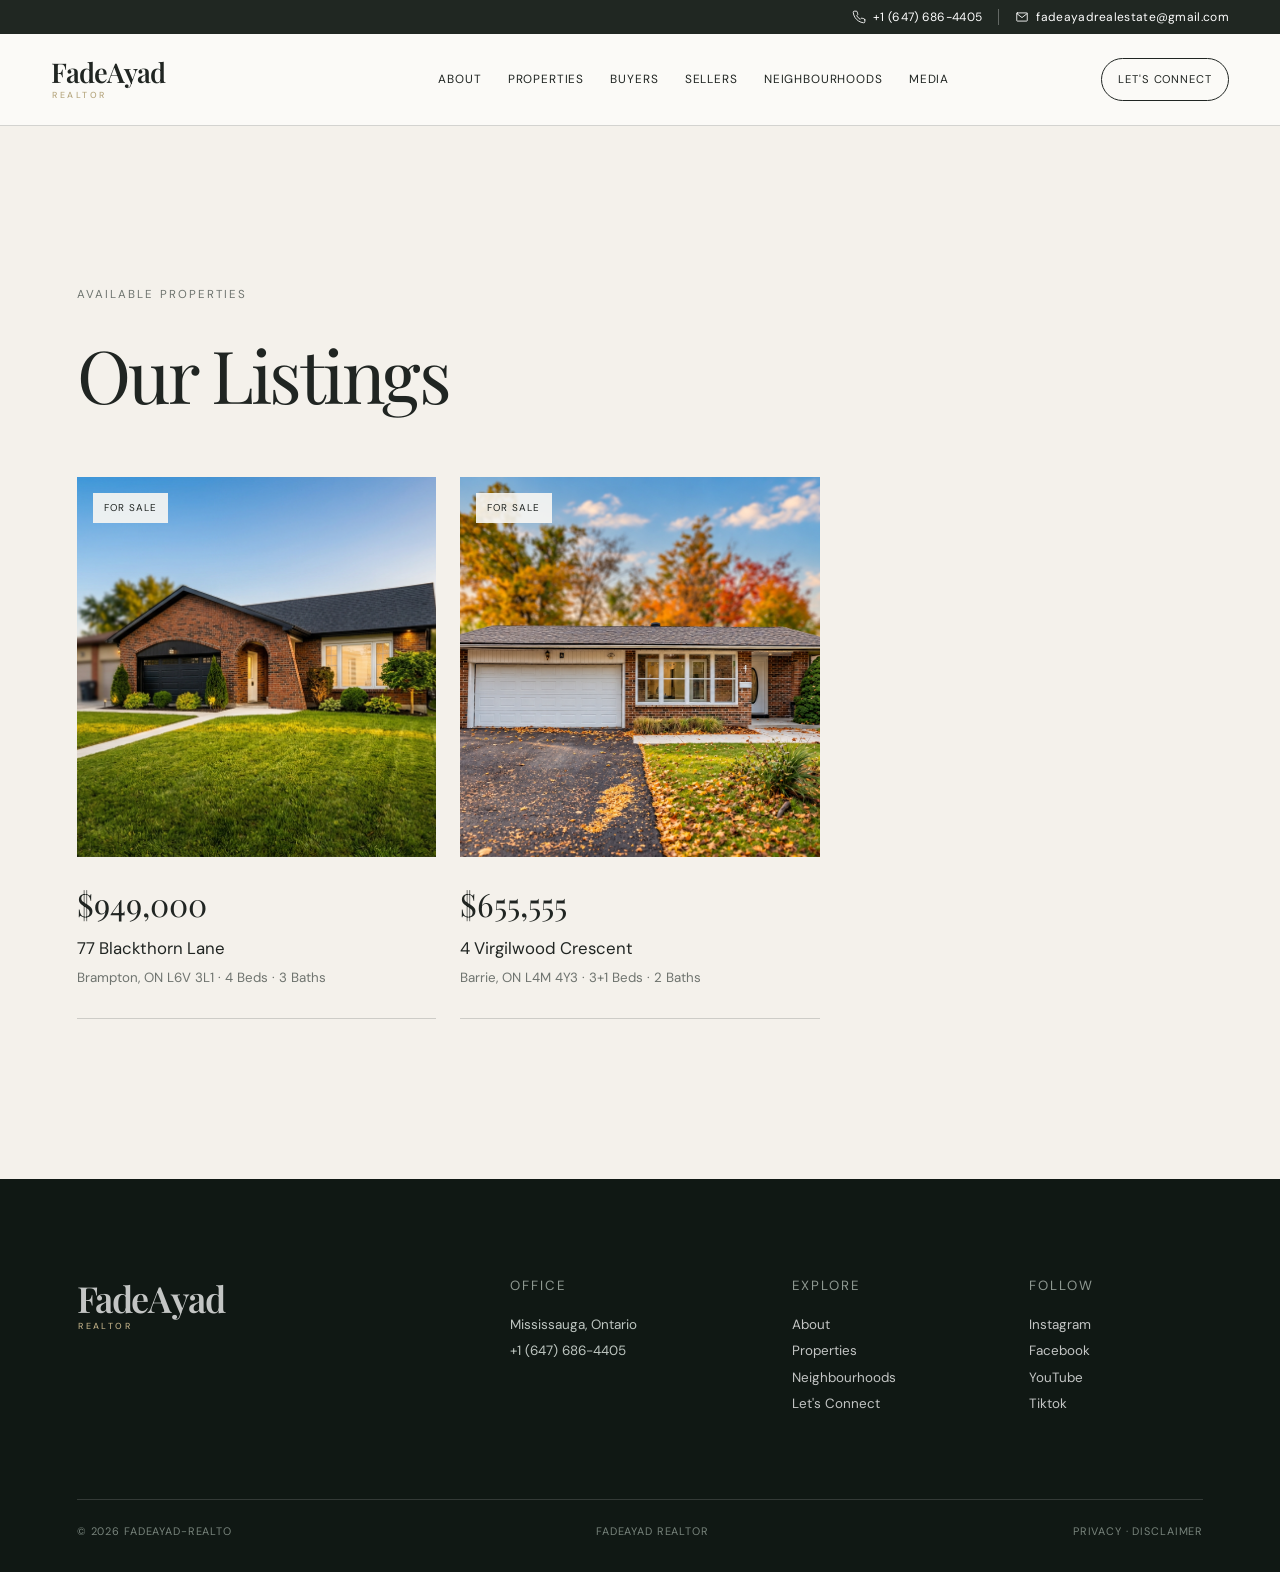
==== commit 5db87393: "Add centralized listings and 4 Virgilwood Crescent property" ====
--- a/listings.html
+++ b/listings.html
@@ -97,7 +97,23 @@
           class="all-listings-grid"
           id="allListingsGrid"
           aria-label="Available property listings"
-        ></div>
+        >
+          <template id="propertyCardTemplate">
+            <article class="property-card">
+              <a class="property-card-link">
+                <div class="property-image">
+                  <img alt="" loading="lazy" />
+                  <span class="tag"></span>
+                </div>
+                <div class="property-meta">
+                  <h3></h3>
+                  <p></p>
+                  <small></small>
+                </div>
+              </a>
+            </article>
+          </template>
+        </div>
       </section>
     </main>
 
@@ -142,6 +158,7 @@
     </footer>
 
     <script src="script.js"></script>
+    <script src="properties-data.js"></script>
     <script src="listings.js"></script>
   </body>
 </html>
